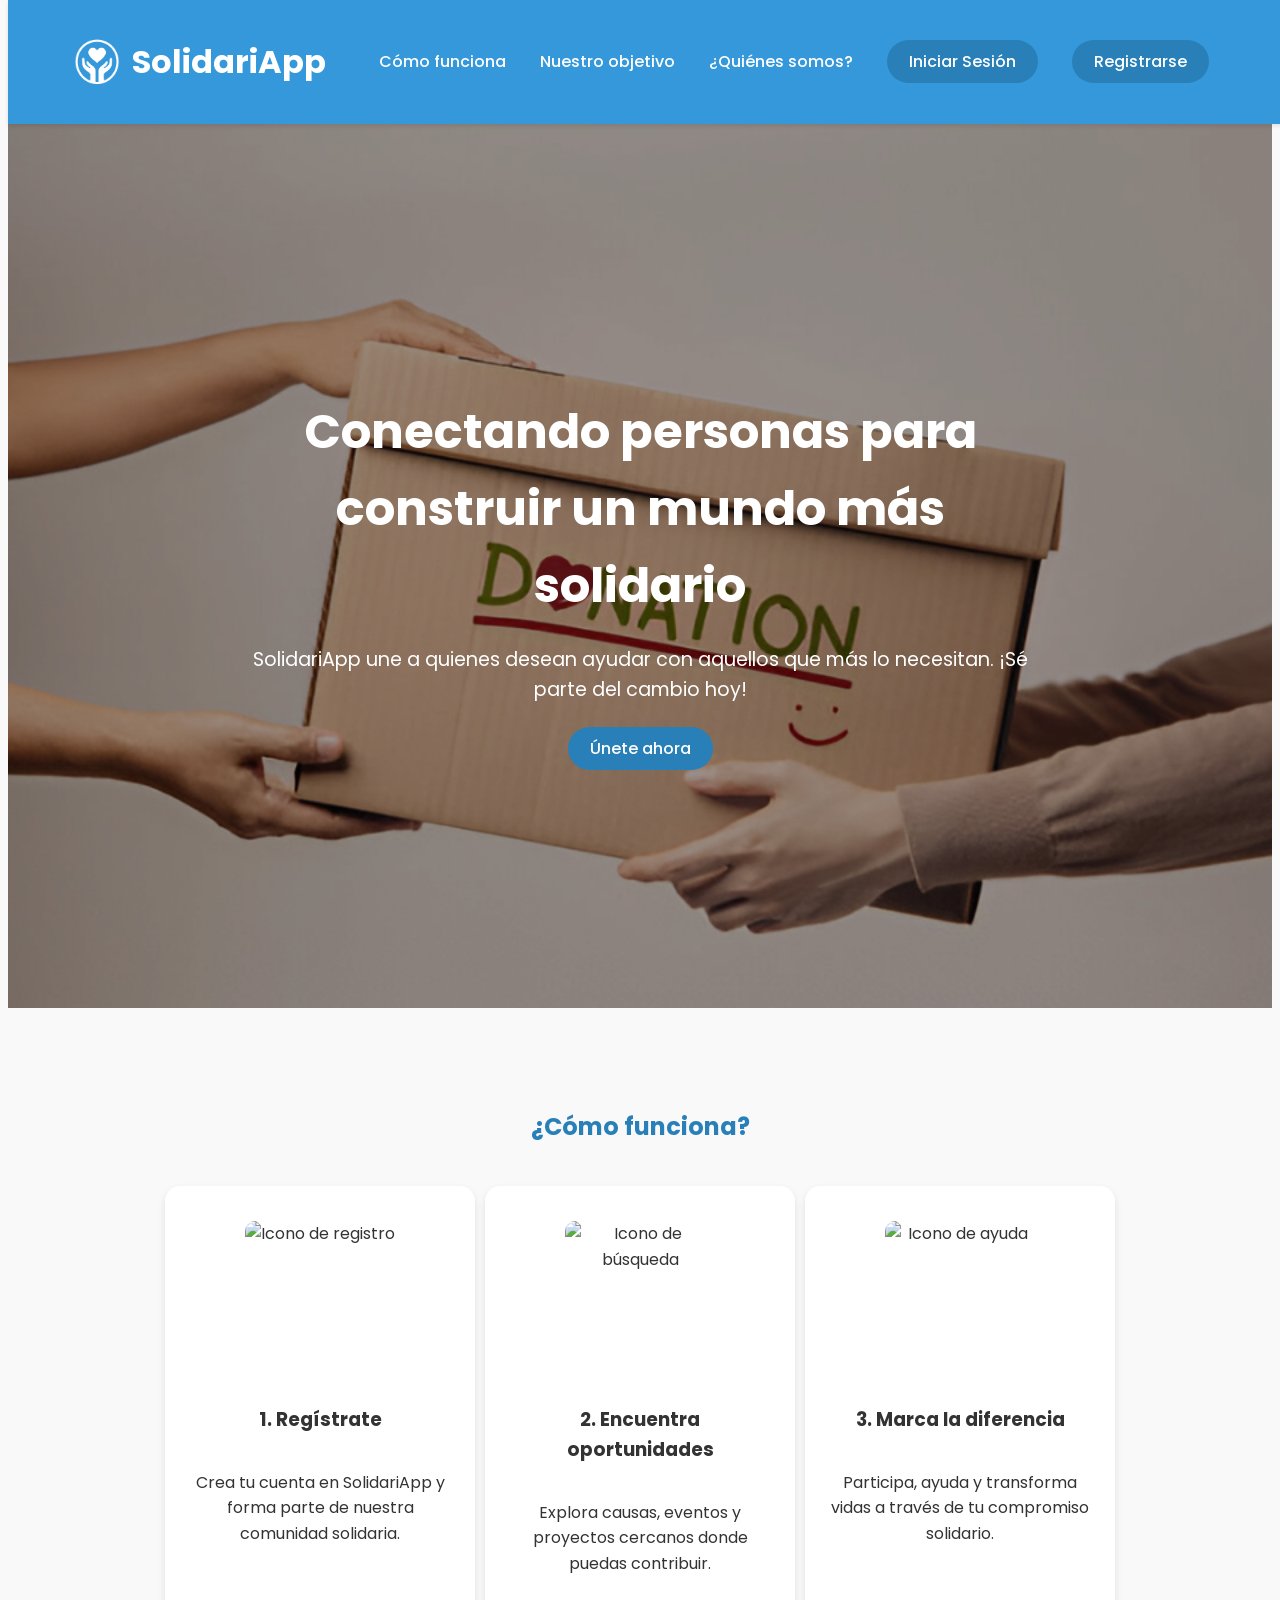
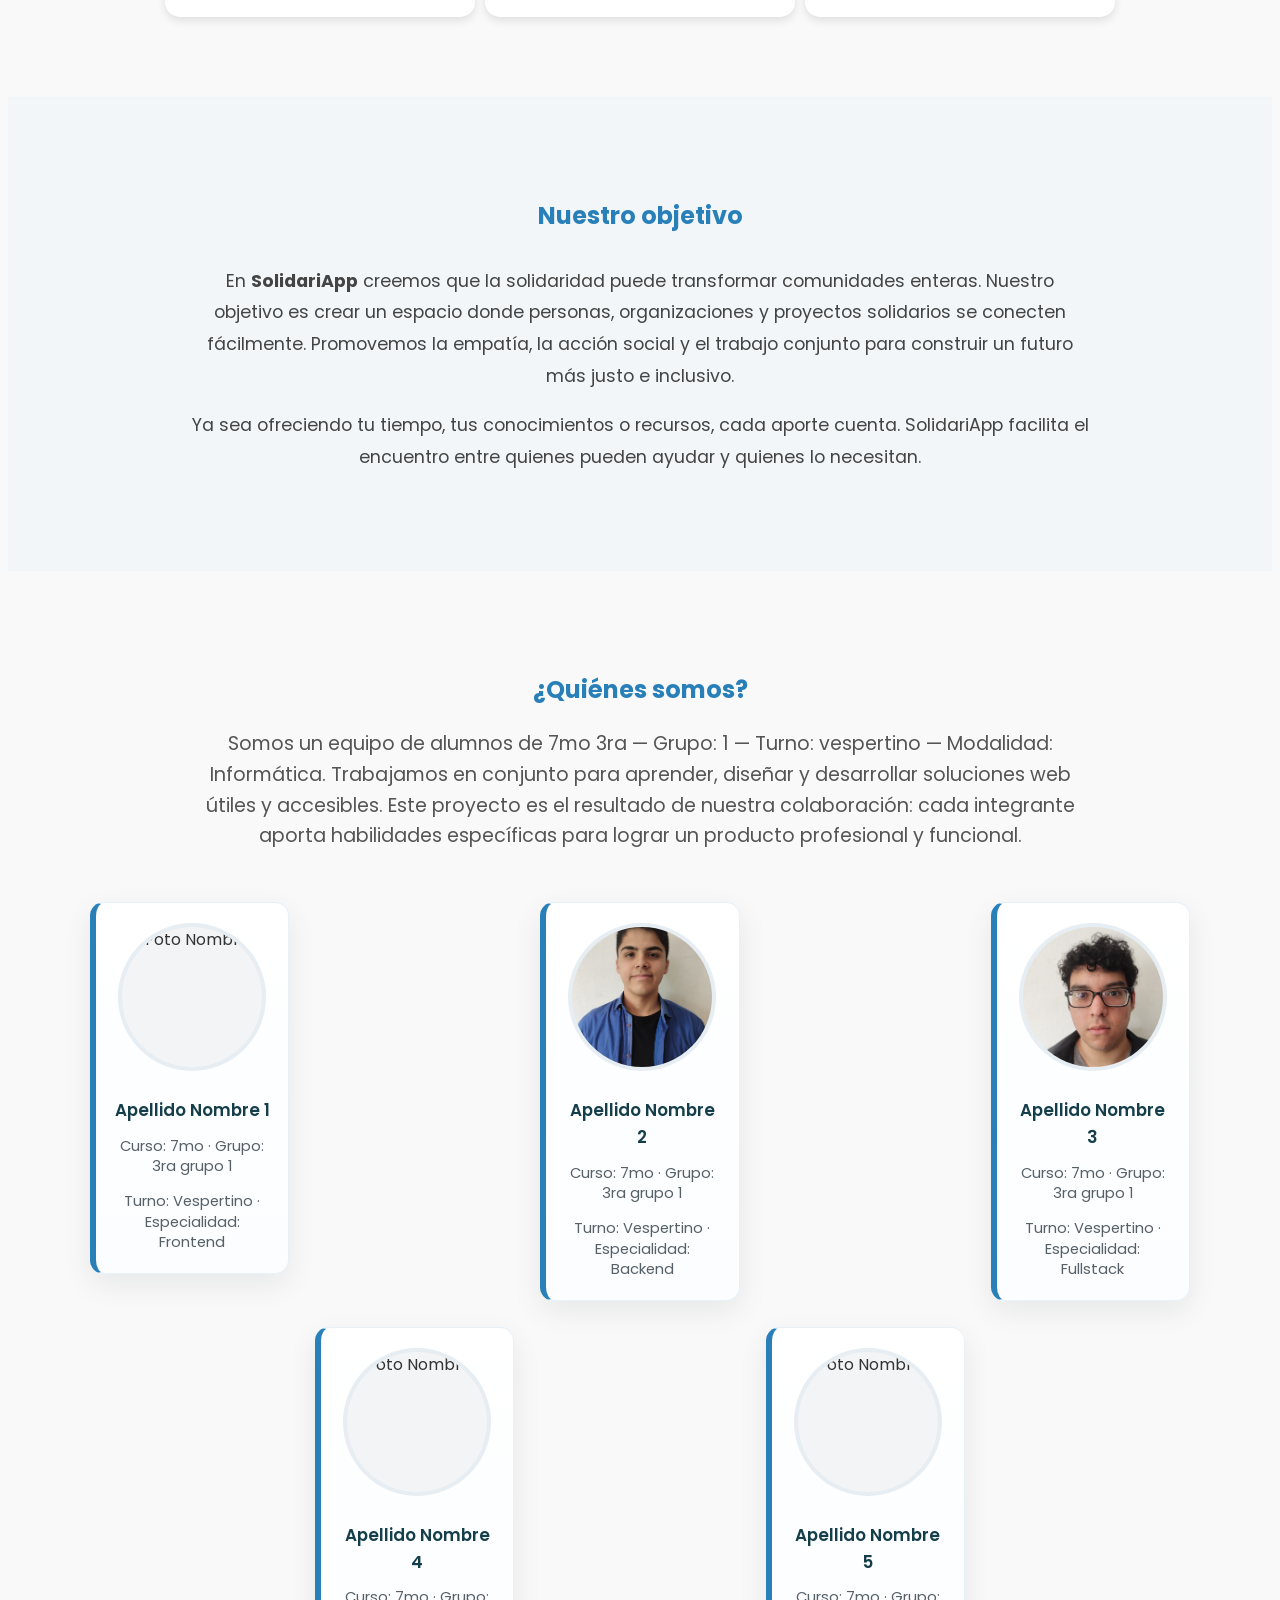
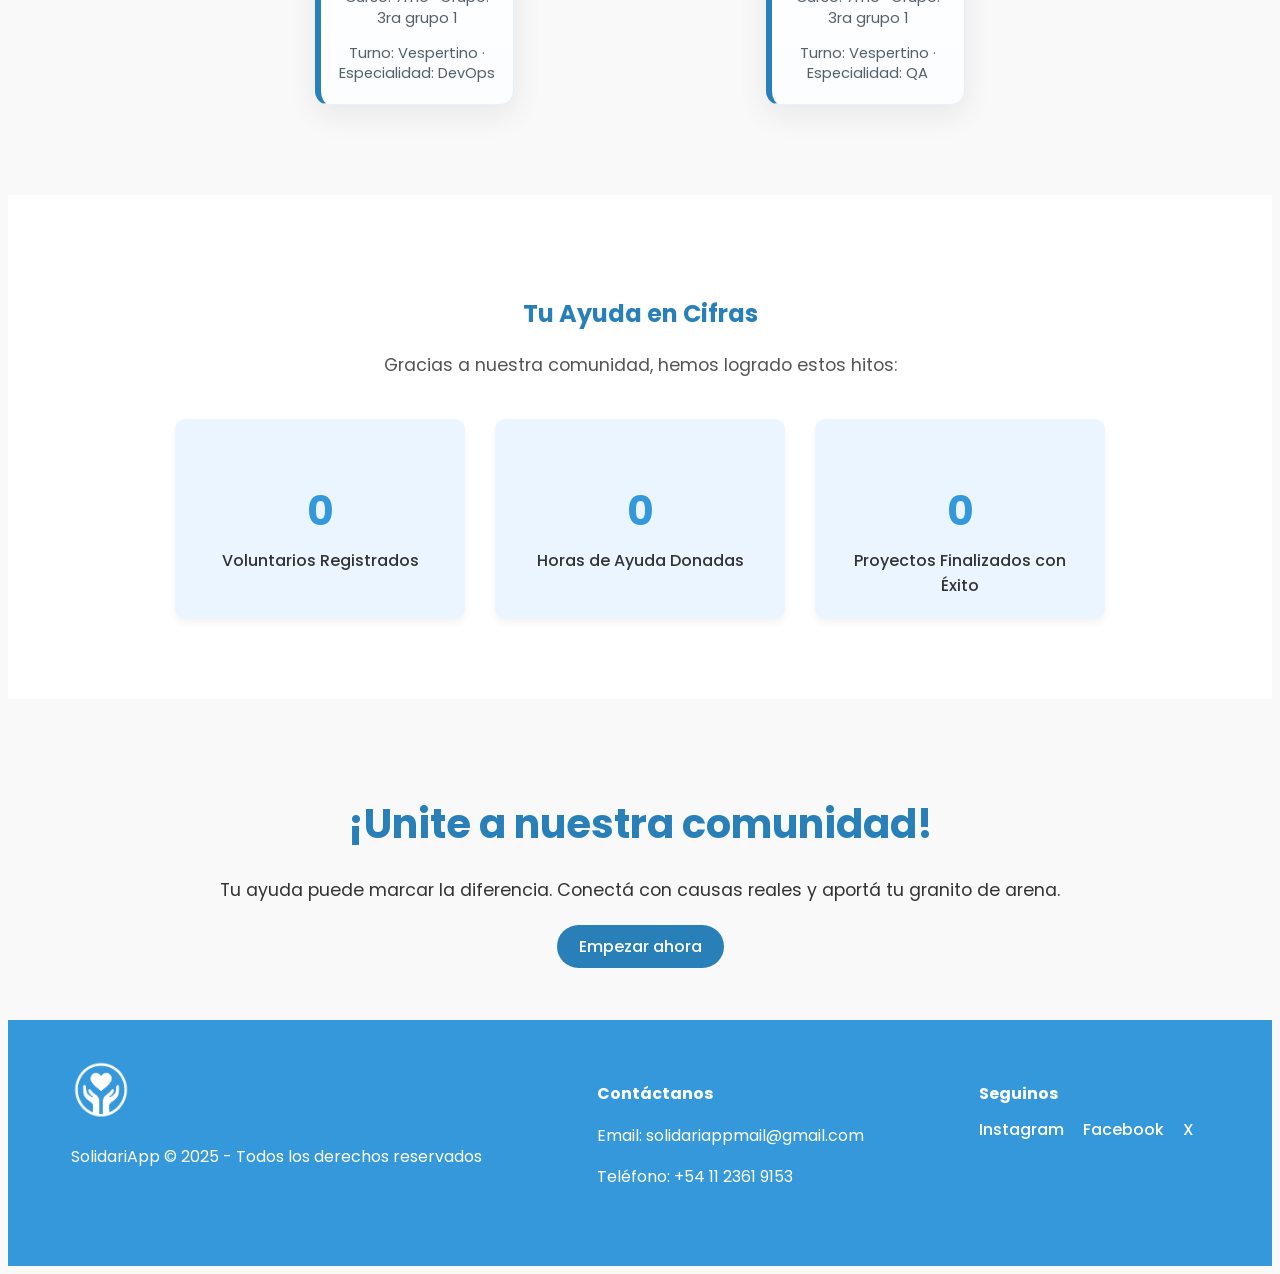
==== index/index.html @ a8c5216e "SolidariApp v6.0" ====
<!DOCTYPE html>
<html lang="es">
<head>
  <meta charset="UTF-8">
  <meta name="viewport" content="width=device-width, initial-scale=1.0">
  <title>SolidariApp - Conectando Solidaridad</title>
  <link rel="stylesheet" href="style.css?v=3">
  <link href="https://fonts.googleapis.com/css2?family=Poppins:wght@400;500;600&display=swap" rel="stylesheet">
  <script src="https://kit.fontawesome.com/a2b3cfa0c4.js" crossorigin="anonymous"></script>
  <meta http-equiv="Cache-Control" content="no-cache, no-store, must-revalidate">
  <meta http-equiv="Pragma" content="no-cache">
  <meta http-equiv="Expires" content="0">
</head>
<body>

  <header>
    <div class="nav-container">
      <div class="logo">
        <img src="./img/logo_header.png" alt="Logo SolidariApp">
        <h1>SolidariApp</h1>
      </div>
      <nav>
        <a href="#como-funciona">Cómo funciona</a>
        <a href="#objetivo">Nuestro objetivo</a>
        <a href="#quienes-somos">¿Quiénes somos?</a>
        <a href="../login/login.html" class="btn">Iniciar Sesión</a>
        <a href="../registro/registro.html" class="btn">Registrarse</a>
      </nav>
    </div>
  </header>

  <div class="main-content"> 
    
    <section class="hero">
      <div class="hero-overlay"></div>
      <div class="hero-content">
        <h1>Conectando personas para construir un mundo más solidario</h1>
        <p>SolidariApp une a quienes desean ayudar con aquellos que más lo necesitan.  
        ¡Sé parte del cambio hoy!</p>
        <a href="../registro/registro.html" class="btn">Únete ahora</a>
      </div>
    </section>

    <section id="como-funciona" class="how-it-works">
      <h2>¿Cómo funciona?</h2>
      <div class="steps">
        <div class="step">
          <div class="icon"><i class="fas fa-user-plus"></i></div>
          <img src="https://cdn-icons-png.flaticon.com/512/1698/1698572.png" alt="Icono de registro" class="step-img">
          <h3>1. Regístrate</h3>
          <p>Crea tu cuenta en SolidariApp y forma parte de nuestra comunidad solidaria.</p>
        </div>
        <div class="step">
          <div class="icon"><i class="fas fa-hands-helping"></i></div>
          <img src="https://cdn-icons-png.flaticon.com/512/3176/3176238.png" alt="Icono de búsqueda" class="step-img">
          <h3>2. Encuentra oportunidades</h3>
          <p>Explora causas, eventos y proyectos cercanos donde puedas contribuir.</p>
        </div>
        <div class="step">
          <div class="icon"><i class="fa-solid fa-handshake-angle"></i></div>
          <img src="https://cdn-icons-png.freepik.com/512/3347/3347661.png" alt="Icono de ayuda" class="step-img">
          <h3>3. Marca la diferencia</h3>
          <p>Participa, ayuda y transforma vidas a través de tu compromiso solidario.</p>
        </div>
      </div>
    </section>

    <section id="objetivo" class="goal">
      <h2>Nuestro objetivo</h2>
      <div class="goal-content">
        <p>
          En <strong>SolidariApp</strong> creemos que la solidaridad puede transformar comunidades enteras.  
          Nuestro objetivo es crear un espacio donde personas, organizaciones y proyectos solidarios se conecten fácilmente.  
          Promovemos la empatía, la acción social y el trabajo conjunto para construir un futuro más justo e inclusivo.
        </p>
        <p>
          Ya sea ofreciendo tu tiempo, tus conocimientos o recursos, cada aporte cuenta.  
          SolidariApp facilita el encuentro entre quienes pueden ayudar y quienes lo necesitan.
        </p>
      </div>
    </section>

    <section id="quienes-somos" class="about-us">
      <h2>¿Quiénes somos?</h2>
      <p class="about-lead">Somos un equipo de alumnos de 7mo 3ra — Grupo: 1 — Turno: vespertino — Modalidad: Informática. Trabajamos en conjunto para aprender, diseñar y desarrollar soluciones web útiles y accesibles. Este proyecto es el resultado de nuestra colaboración: cada integrante aporta habilidades específicas para lograr un producto profesional y funcional.</p>

      <div class="team-cards">
        <!-- Tarjeta 1 -->
        <article class="card">
          <img src="img_integrantes/user1.png" alt="Foto Nombre1" loading="lazy">
          <h3>Apellido Nombre 1</h3>
          <p class="meta">Curso: 7mo · Grupo: 3ra grupo 1</p>
          <p class="meta">Turno: Vespertino · Especialidad: Frontend</p>
        </article>

        <!-- Tarjeta 2 -->
        <article class="card">
          <img src="img_integrantes/user2.png" alt="Foto Nombre2" loading="lazy">
          <h3>Apellido Nombre 2</h3>
          <p class="meta">Curso: 7mo · Grupo: 3ra grupo 1</p>
          <p class="meta">Turno: Vespertino · Especialidad: Backend</p>
        </article>

        <!-- Tarjeta 3 -->
        <article class="card">
          <img src="img_integrantes/user3.png" alt="Foto Nombre3" loading="lazy">
          <h3>Apellido Nombre 3</h3>
          <p class="meta">Curso: 7mo · Grupo: 3ra grupo 1</p>
          <p class="meta">Turno: Vespertino · Especialidad: Fullstack</p>
        </article>

        <!-- Tarjeta 4 -->
        <article class="card">
          <img src="img_integrantes/user4.png" alt="Foto Nombre4" loading="lazy">
          <h3>Apellido Nombre 4</h3>
          <p class="meta">Curso: 7mo · Grupo: 3ra grupo 1</p>
          <p class="meta">Turno: Vespertino · Especialidad: DevOps</p>
        </article>

        <!-- Tarjeta 5 -->
        <article class="card">
          <img src="img_integrantes/user5.png" alt="Foto Nombre5" loading="lazy">
          <h3>Apellido Nombre 5</h3>
          <p class="meta">Curso: 7mo · Grupo: 3ra grupo 1</p>
          <p class="meta">Turno: Vespertino · Especialidad: QA</p>
        </article>
      </div>
    </section>

    <section id="cifras" class="stats">
      <h2>Tu Ayuda en Cifras</h2>
      <p>Gracias a nuestra comunidad, hemos logrado estos hitos:</p>
      <div class="stats-container">
        <div class="stat-block">
          <h3>0</h3>
          <p>Voluntarios Registrados</p>
        </div>
        <div class="stat-block">
          <h3>0</h3>
          <p>Horas de Ayuda Donadas</p>
        </div>
        <div class="stat-block">
          <h3>0</h3>
          <p>Proyectos Finalizados con Éxito</p>
        </div>
      </div>
    </section>

    <section class="cta">
      <h2>¡Unite a nuestra comunidad!</h2>
      <p>Tu ayuda puede marcar la diferencia. Conectá con causas reales y aportá tu granito de arena.</p>
      <a href="#" class="btn">Empezar ahora</a>
    </section>

  </div> 
  
  <footer id="contacto">
    <div class="footer-container">
      <div class="footer-info">
        <img src="./img/logo_header.png" alt="SolidariApp logo" class="footer-logo">
        <p>SolidariApp © 2025 - Todos los derechos reservados</p>
      </div>
      <div class="footer-contact">
        <h4>Contáctanos</h4>
        <p>Email: solidariappmail@gmail.com</p>
        <p>Teléfono: +54 11 2361 9153</p>
      </div>
      <div class="footer-social">
        <h4>Seguinos</h4>
        <a href="#">Instagram</a>
        <a href="#">Facebook</a>
        <a href="#">X</a>
      </div>
    </div>
  </footer>

  <!-- pequeño script de diagnóstico: mira la consola para ver si style.css se cargó -->
  <script>
    (function(){
      var found = Array.from(document.styleSheets).some(function(s){
        return s.href && s.href.indexOf('style.css') !== -1;
      });
      if (!found) console.warn('DEBUG: style.css NO fue detectado entre document.styleSheets. Revisa la ruta y Network tab.');
      else console.info('DEBUG: style.css cargado (comprueba cambios visibles). Si no ves cambios, presiona Ctrl+F5 para recargar forzadamente.');
    })();
  </script>

</body>
</html>
---- index/style.css ----
cas/* Reset y básicos */
* {
  margin: 0;
  padding: 0;
  box-sizing: border-box;
}
body {
  font-family: 'Poppins', sans-serif;
  color: #333;
  line-height: 1.6;
  background-color: #f9f9f9;
}
a {
  text-decoration: none;
  color: inherit;
}

/* Animación de entrada para el contenido principal */
/* Esto hace que el contenido aparezca suavemente después del header */
.main-content {
  animation: fadeInDownContent 1.5s ease-out 0.5s forwards; 
  opacity: 0; /* Oculto inicialmente */
  padding-top: 100px; /* evita que el header fijo tape las secciones al navegar por anclas */
}

/* Botones comunes */
.btn {
  background-color: #2980B9;
  color: white;
  padding: 10px 22px;
  border: none;
  border-radius: 25px;
  font-weight: 500;
  cursor: pointer;
  transition: background-color 0.3s ease, transform 0.2s ease;
}
.btn:hover {
  background-color: #21618C;
  transform: scale(1.05);
}

/* Header */
header {
  position: fixed;
  top: 0;
  width: 100%;
  background-color: #3498DB;
  color: white;
  padding: 15px 0;
  z-index: 1000;
  box-shadow: 0 2px 4px rgba(0,0,0,0.1);
  /* Animación para el header al cargar */
  animation: slideInDown 0.8s ease-out; 
}
.nav-container {
  display: flex;
  align-items: center;
  justify-content: space-between;
  width: 90%;
  max-width: 1200px;
  margin: auto;
}
.logo {
  display: flex;
  align-items: center;
  gap: 10px;
}
.logo img {
  width: 50px;
  height: 50px;
}
nav a {
  margin: 0 15px;
  font-weight: 500;
  color: white;
  transition: color 0.3s;
}
nav a:hover {
  color: #f2f2f2;
}
nav .btn {
  margin-left: 15px;
}

/* Hero */
.hero {
  height: 100vh;
  /* Ruta con comillas para evitar problemas por espacios/escapes */
  background: url("./img/WhatsApp Image 2025-10-05 at 20.29.48.jpg") center/cover no-repeat;
  position: relative;
  display: flex;
  align-items: center;
  justify-content: center;
  color: white;
  text-align: center;
  /* color fallback si la imagen no carga */
  background-color: #2b8ac6;
}
.hero-overlay {
  position: absolute;
  top: 0; left: 0; right: 0; bottom: 0;
  background-color: rgba(0,0,0,0.4);
}
.hero-content {
  position: relative;
  z-index: 1;
  max-width: 800px;
}
.hero-content h1 {
  font-size: 3rem;
  margin-bottom: 20px;
  color: #fff;
}
.hero-content p {
  font-size: 1.2rem;
  margin-bottom: 30px;
}

/* Cómo funciona */
.how-it-works {
  padding: 80px 0;
}
.how-it-works h2 {
  text-align: center;
  margin-bottom: 40px;
  color: #2980B9;
}
.steps {
  display: flex;
  justify-content: center;
  flex-wrap: wrap;
  gap: 10px;
}
.step {
  background: #fff;
  border-radius: 15px;
  padding: 25px;
  text-align: center;
  width: 260px;
  box-shadow: 0 4px 8px rgba(0,0,0,0.1);
  transition: transform 0.3s;
  display: flex; 
  flex-direction: column;
  align-items: center;
}
.step:hover {
  transform: translateY(-10px);
}
.step .icon {
  font-size: 3rem;
  margin-bottom: 10px;
  color: #2980B9;
}
/* Estilos para las nuevas imágenes de los pasos */
.step-img {
  width: 100%;
  max-width: 150px; /* Tamaño máximo para las imágenes de los pasos */
  height: 150px; /* Altura fija para mantener la uniformidad */
  border-radius: 10px;
  margin-bottom: 15px;
  object-fit: contain; 
  aspect-ratio: 1/1; 
}

/* Nuestro objetivo */
.goal {
  padding: 80px 0;
  background-color: #f2f6f9;
  text-align: center;
}
.goal h2 {
  color: #2980B9;
  margin-bottom: 30px;
}
.goal-content {
  max-width: 900px;
  margin: auto;
  font-size: 1.1rem;
  line-height: 1.8;
  color: #444;
  animation: fadeInUp 1.5s ease;
}
.goal img {
  width: 100%;
  max-width: 600px;
  margin-top: 40px;
  border-radius: 15px;
  box-shadow: 0 4px 10px rgba(0,0,0,0.1);
  animation: fadeIn 2s ease;
}

/* Sección NUEVA: Tu Ayuda en Cifras (Stats) */
.stats {
    padding: 80px 0;
    text-align: center;
    background-color: #fff;
}
.stats h2 {
    color: #2980B9;
    margin-bottom: 15px;
}
.stats p {
    font-size: 1.1rem;
    margin-bottom: 40px;
    color: #555;
}
.stats-container {
    display: flex;
    justify-content: center;
    gap: 30px;
    flex-wrap: wrap;
    max-width: 1000px;
    margin: auto;
}
.stat-block {
    padding: 20px;
    background: #eaf5ff;
    border-radius: 10px;
    width: 250px;
    box-shadow: 0 4px 8px rgba(0,0,0,0.05);
}
.stat-block h3 {
    font-size: 2.5rem;
    color: #3498DB;
    margin-bottom: 5px;
}
.stat-block p {
    font-size: 1rem;
    font-weight: 500;
    margin: 0;
    color: #333;
}
/* FIN Sección NUEVA: Tu Ayuda en Cifras */

/* Sección NUEVA: ¿Quiénes somos? */
.about-us {
  padding: 80px 0;
  text-align: center;
  background-color: #f9f9f9;
  max-width: 1200px;
  margin: 0 auto;
}
.about-us h2 {
  color: #2980B9;
  margin-bottom: 20px;
}
.about-us p {
  font-size: 1.2rem;
  margin-bottom: 40px;
  color: #555;
}
.about-lead {
  max-width: 900px;
  margin: 0 auto 30px;
  font-size: 1.15rem;
  color: #444;
}
.team-cards {
  display: grid;
  grid-template-columns: repeat(5, minmax(160px, 1fr));
  gap: 26px;
  align-items: start;
  justify-items: center;
  max-width: 1100px;
  margin: 0 auto;
  grid-auto-rows: auto;
  padding: 10px; /* espacio extra alrededor de la grid */
}

/* Posicionamiento explícito para lograr la pirámide invertida */
.team-cards .card:nth-child(1) { grid-column: 1; }
.team-cards .card:nth-child(2) { grid-column: 3; }
.team-cards .card:nth-child(3) { grid-column: 5; }
.team-cards .card:nth-child(4) { grid-column: 2; }
.team-cards .card:nth-child(5) { grid-column: 4; }

/* Tarjeta: apariencia tipo card (mejor contraste y borde distintivo) */
.team-cards .card {
  background: linear-gradient(180deg, #ffffff 0%, #fbfdff 100%);
  border: 1px solid rgba(41,128,185,0.10);
  border-left: 6px solid #2980B9; /* acento distintivo del tema */
  padding: 20px 18px;
  border-radius: 14px;
  box-shadow: 0 10px 30px rgba(14, 30, 37, 0.08);
  transition: transform 0.25s ease, box-shadow 0.25s ease, border-color 0.2s ease;
  display: flex;
  flex-direction: column;
  align-items: center;
  gap: 8px;
}

/* Hover sutil (refuerzo del borde y sombra) */
.team-cards .card:hover {
  transform: translateY(-8px);
  box-shadow: 0 18px 40px rgba(14, 30, 37, 0.12);
  border-color: rgba(41,128,185,0.18);
}

/* Estado de foco para accesibilidad (teclado) */
.team-cards .card:focus-within,
.team-cards .card:focus {
  outline: 3px solid rgba(41,128,185,0.08);
  outline-offset: 6px;
}

/* Foto avatar: redonda y centrada */
.team-cards .card img {
  width: 140px;
  height: 140px;
  object-fit: cover;
  border-radius: 50%;
  display: block;
  margin: 0 auto 12px auto;
  border: 4px solid rgba(41,128,185,0.06); /* marco sutil */
  background-color: #f2f4f6; /* fallback si imagen tarda en cargar */
}

/* Encabezado y meta dentro de la card */
.team-cards .card h3 {
  font-size: 1.05rem;
  margin: 6px 0 4px 0;
  color: #153e4b; /* más contraste */
  font-weight: 600;
}
.team-cards .card .meta {
  font-size: 0.92rem;
  color: #556067;
  line-height: 1.4;
  margin: 0;
}

/* pequeño espaciado extra para las líneas de meta */
.team-cards .card .meta + .meta {
  margin-top: 6px;
}

/* Ajustes responsive */
@media (max-width: 1000px) {
  .team-cards {
    grid-template-columns: repeat(2, minmax(220px, 1fr));
  }
  .team-cards .card {
    max-width: 320px;
  }
  .team-cards .card img {
    width: 120px;
    height: 120px;
  }
}

@media (max-width: 600px) {
  .team-cards {
    grid-template-columns: 1fr;
    gap: 18px;
  }
  .team-cards .card {
    max-width: 420px;
    padding: 18px;
  }
  .team-cards .card img {
    width: 100px;
    height: 100px;
  }
}

.about-note {
  margin-top: 18px;
  font-size: 0.9rem;
  color: #888;
}

/* Animaciones */
@keyframes fadeInUp {
  0% { opacity: 0; transform: translateY(40px); }
  100% { opacity: 1; transform: translateY(0); }
}
@keyframes fadeIn {
  0% { opacity: 0; }
  100% { opacity: 1; }
}

/* Nuevas animaciones de entrada */
@keyframes slideInDown {
  0% { transform: translateY(-100%); opacity: 0; }
  100% { transform: translateY(0); opacity: 1; }
}
@keyframes fadeInDownContent {
  0% { opacity: 0; transform: translateY(20px); }
  100% { opacity: 1; transform: translateY(0); }
}

/* La sección 'Galería' y su 'images-grid' han sido eliminadas de este CSS */

/* CTA final */
.cta {
  padding: 60px 0;
  text-align: center;
}
.cta h2 {
  font-size: 2.5rem;
  color: #2980B9;
  margin-bottom: 20px;
}
.cta p {
  font-size: 1.1rem;
  margin-bottom: 30px;
}

/* Footer */
footer {
  background-color: #3498DB;
  color: white;
  padding: 40px 0;
}
.footer-container {
  display: flex;
  justify-content: space-between;
  flex-wrap: wrap;
  width: 90%;
  max-width: 1200px;
  margin: auto;
}
.footer-info, .footer-contact, .footer-social {
  margin-bottom: 20px;
}
.footer-logo {
  width: 60px;
  height: 60px;
}
.footer-contact h4, .footer-social h4 {
  margin-bottom: 10px;
}
.footer-social a {
  display: inline-block;
  margin-right: 15px;
  color: white;
  font-weight: 500;
  transition: opacity 0.3s;
}
.footer-social a:hover {
  opacity: 0.8;
}

/* Responsive */
@media (max-width: 768px) {
  nav a:not(.btn) {
    display: none;
  }
  .nav-container {
    justify-content: space-between;
  }
  .steps {
    flex-direction: column;
    align-items: center;
  }
  .goal-content {
    padding: 0 20px;
  }
  .footer-container {
    flex-direction: column;
    align-items: center;
    text-align: center;
  }
  /* Ajuste para que las cifras se apilen en móviles */
  .stats-container {
    flex-direction: column;
    align-items: center;
  }
  .stat-block {
    width: 80%; /* Ocupa más espacio en el móvil */
    margin-bottom: 15px;
  }
}

/* Hago que el scroll a secciones deje un margen visible debajo del header */
section, .about-us, .how-it-works, .goal, .stats, .cta {
  scroll-margin-top: 140px; /* aumentado desde 110px */
}

/* Suavizado de scroll al navegar por anclas */
html {
  scroll-behavior: smooth;
}
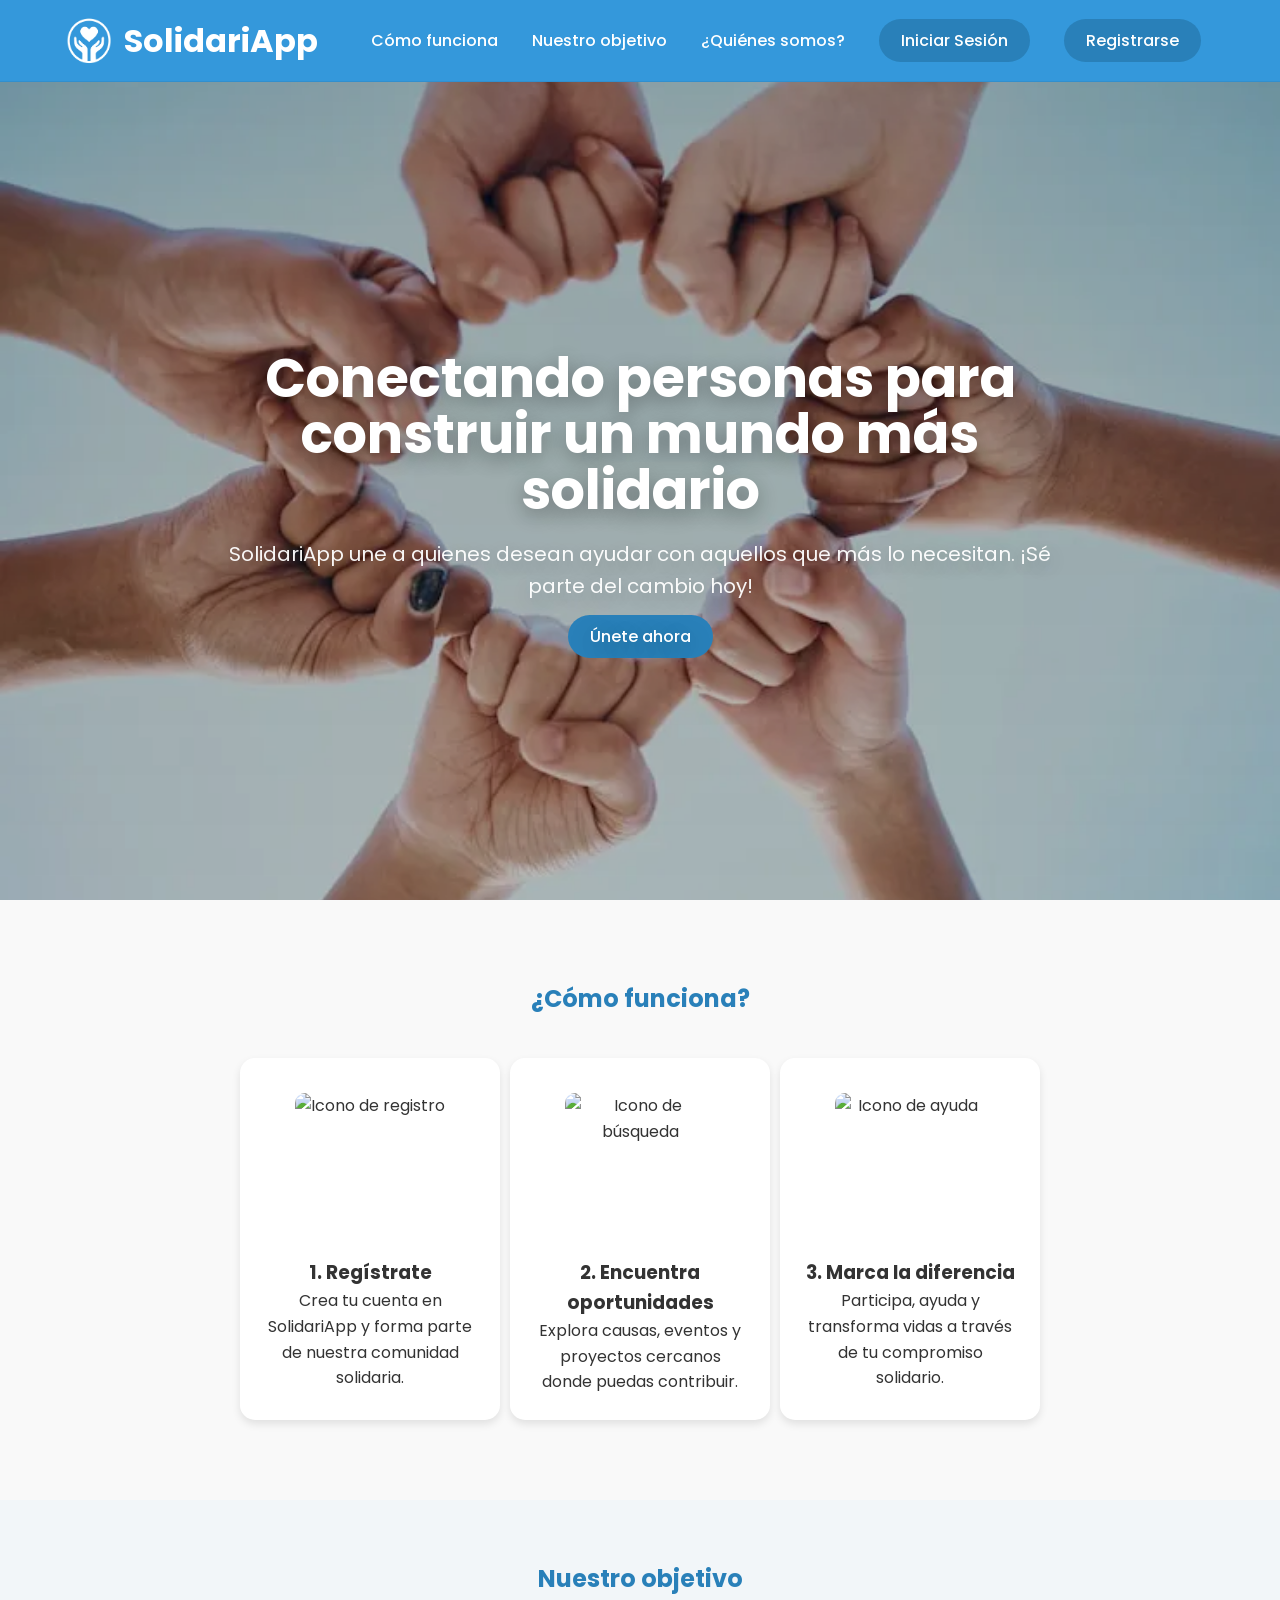
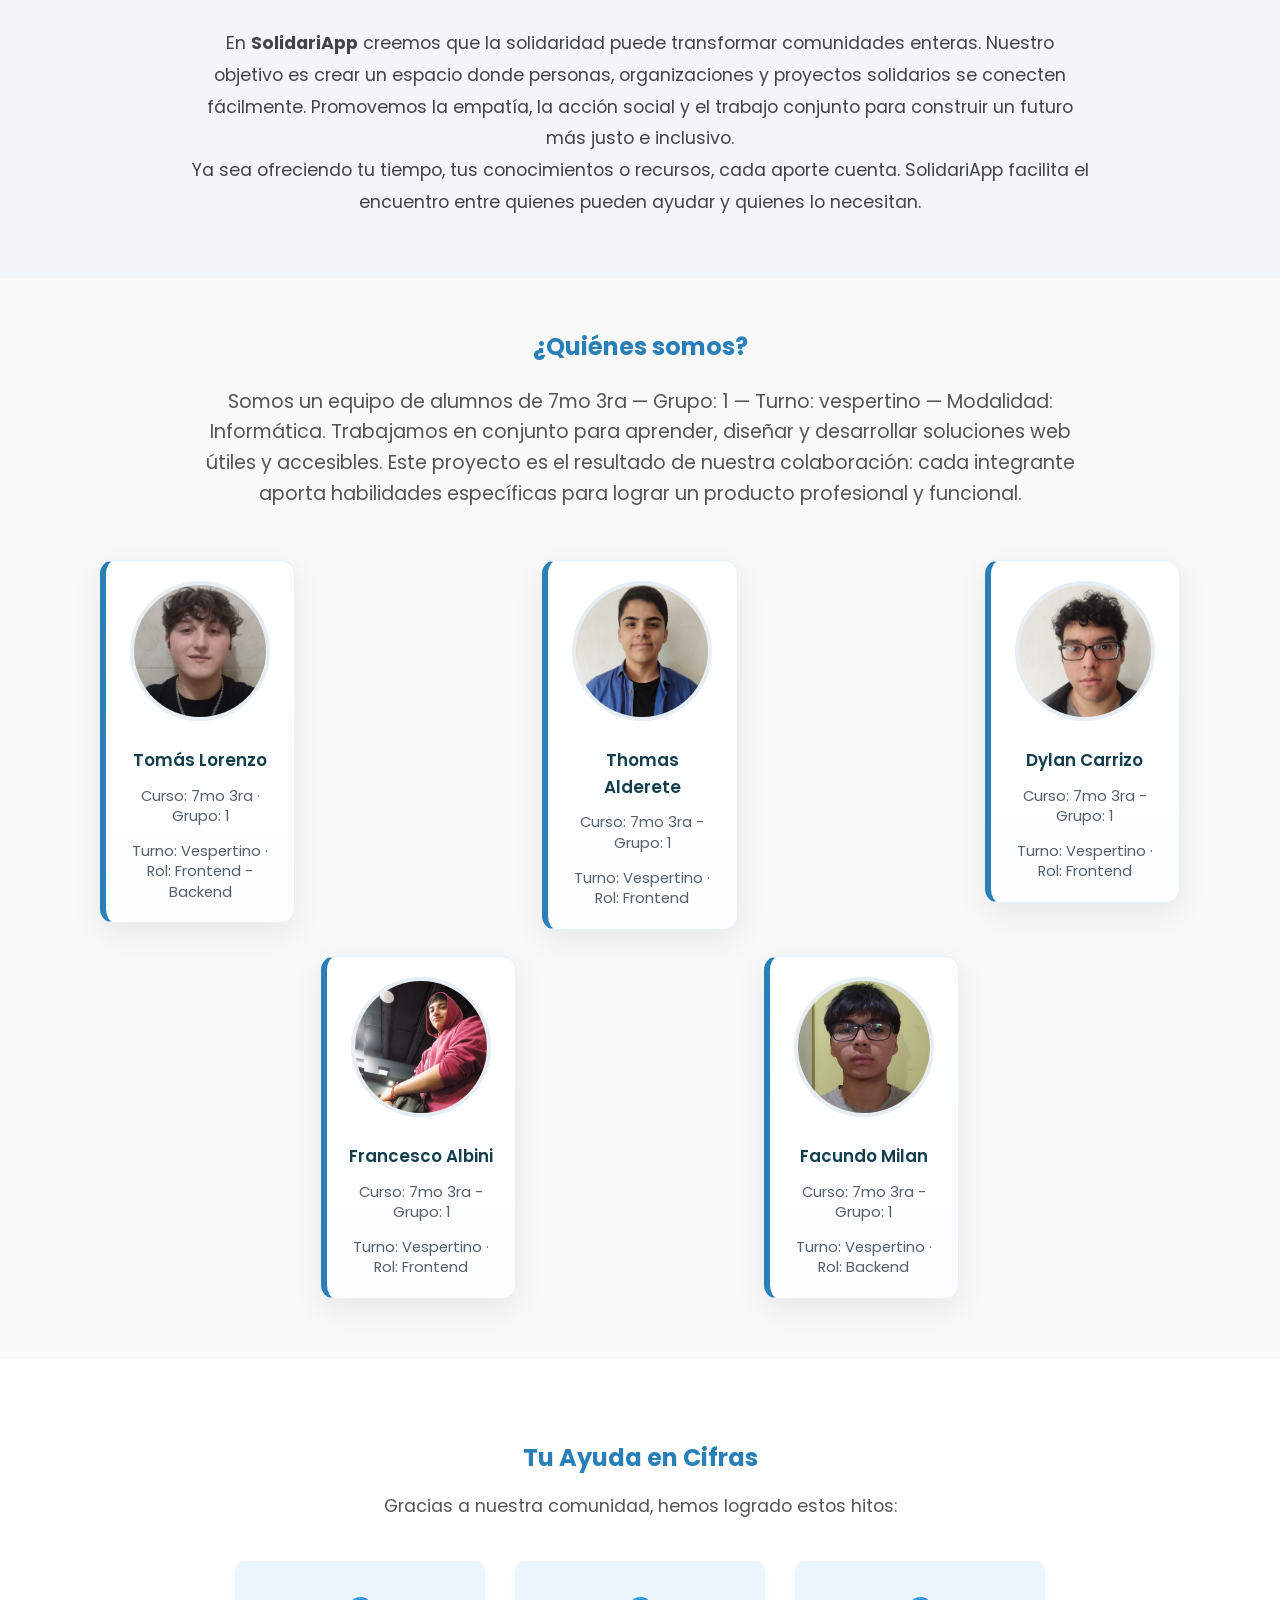
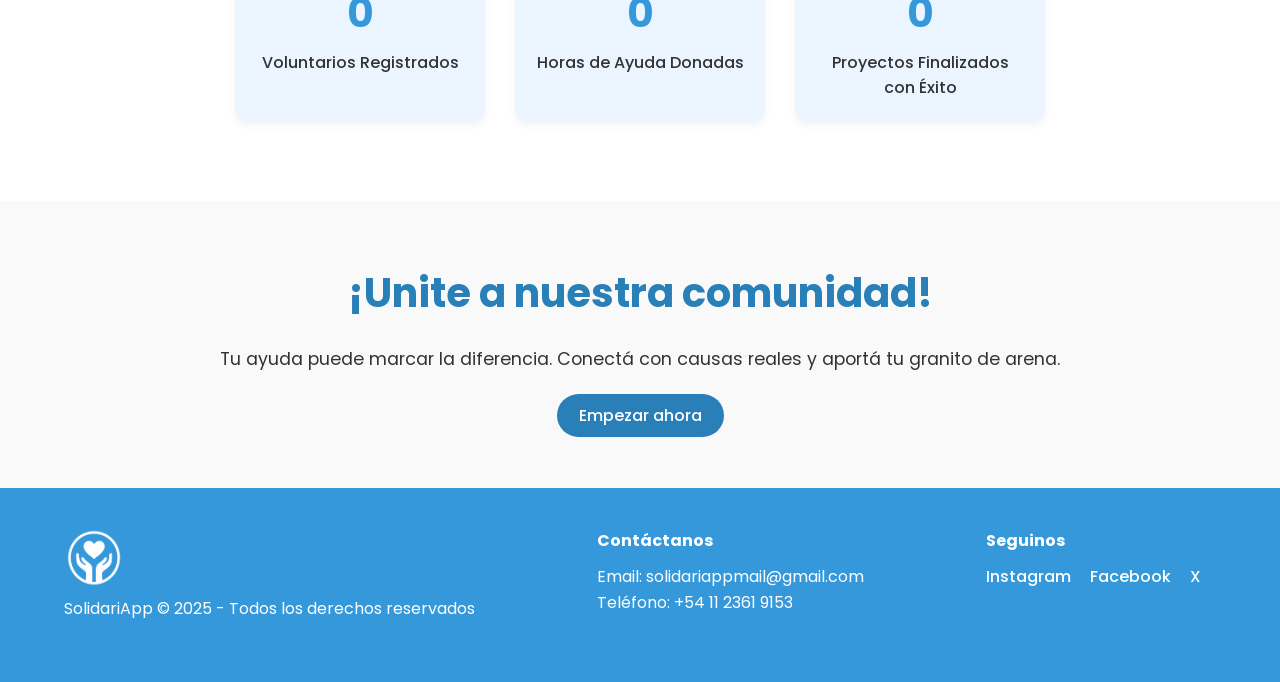
==== commit 9fbc2cb4: "SolidariApp v7.0" ====
--- a/index/index.html
+++ b/index/index.html
@@ -4,7 +4,7 @@
   <meta charset="UTF-8">
   <meta name="viewport" content="width=device-width, initial-scale=1.0">
   <title>SolidariApp - Conectando Solidaridad</title>
-  <link rel="stylesheet" href="style.css?v=3">
+  <link rel="stylesheet" href="style.css?v=4">
   <link href="https://fonts.googleapis.com/css2?family=Poppins:wght@400;500;600&display=swap" rel="stylesheet">
   <script src="https://kit.fontawesome.com/a2b3cfa0c4.js" crossorigin="anonymous"></script>
   <meta http-equiv="Cache-Control" content="no-cache, no-store, must-revalidate">
@@ -32,6 +32,7 @@
   <div class="main-content"> 
     
     <section class="hero">
+      <img src="./img/fondo-hero.jpg" alt="Fondo SolidariApp" class="hero-bg" loading="lazy">
       <div class="hero-overlay"></div>
       <div class="hero-content">
         <h1>Conectando personas para construir un mundo más solidario</h1>
@@ -88,41 +89,41 @@
         <!-- Tarjeta 1 -->
         <article class="card">
           <img src="img_integrantes/user1.png" alt="Foto Nombre1" loading="lazy">
-          <h3>Apellido Nombre 1</h3>
-          <p class="meta">Curso: 7mo · Grupo: 3ra grupo 1</p>
-          <p class="meta">Turno: Vespertino · Especialidad: Frontend</p>
+          <h3>Tomás Lorenzo</h3>
+          <p class="meta">Curso: 7mo 3ra · Grupo: 1</p>
+          <p class="meta">Turno: Vespertino · Rol: Frontend - Backend</p>
         </article>
 
         <!-- Tarjeta 2 -->
         <article class="card">
           <img src="img_integrantes/user2.png" alt="Foto Nombre2" loading="lazy">
-          <h3>Apellido Nombre 2</h3>
-          <p class="meta">Curso: 7mo · Grupo: 3ra grupo 1</p>
-          <p class="meta">Turno: Vespertino · Especialidad: Backend</p>
+          <h3>Thomas Alderete</h3>
+          <p class="meta">Curso: 7mo 3ra - Grupo: 1</p>
+          <p class="meta">Turno: Vespertino · Rol: Frontend</p>
         </article>
 
         <!-- Tarjeta 3 -->
         <article class="card">
           <img src="img_integrantes/user3.png" alt="Foto Nombre3" loading="lazy">
-          <h3>Apellido Nombre 3</h3>
-          <p class="meta">Curso: 7mo · Grupo: 3ra grupo 1</p>
-          <p class="meta">Turno: Vespertino · Especialidad: Fullstack</p>
+          <h3>Dylan Carrizo</h3>
+          <p class="meta">Curso: 7mo 3ra - Grupo: 1</p>
+          <p class="meta">Turno: Vespertino · Rol: Frontend</p>
         </article>
 
         <!-- Tarjeta 4 -->
         <article class="card">
           <img src="img_integrantes/user4.png" alt="Foto Nombre4" loading="lazy">
-          <h3>Apellido Nombre 4</h3>
-          <p class="meta">Curso: 7mo · Grupo: 3ra grupo 1</p>
-          <p class="meta">Turno: Vespertino · Especialidad: DevOps</p>
+          <h3>Francesco Albini</h3>
+          <p class="meta">Curso: 7mo 3ra - Grupo: 1</p>
+          <p class="meta">Turno: Vespertino · Rol: Frontend</p>
         </article>
 
         <!-- Tarjeta 5 -->
         <article class="card">
           <img src="img_integrantes/user5.png" alt="Foto Nombre5" loading="lazy">
-          <h3>Apellido Nombre 5</h3>
-          <p class="meta">Curso: 7mo · Grupo: 3ra grupo 1</p>
-          <p class="meta">Turno: Vespertino · Especialidad: QA</p>
+          <h3>Facundo Milan</h3>
+          <p class="meta">Curso: 7mo 3ra - Grupo: 1</p>
+          <p class="meta">Turno: Vespertino · Rol: Backend</p>
         </article>
       </div>
     </section>
--- a/index/style.css
+++ b/index/style.css
@@ -1,8 +1,12 @@
-cas/* Reset y básicos */
+/* Reset y básicos */
 * {
   margin: 0;
   padding: 0;
   box-sizing: border-box;
+}
+html, body {
+  background-color: #f9f9f9; /* evita franjas blancas en los bordes del viewport */
+  overflow-x: hidden; /* evita que aparezcan pequeños "slivers" por desbordes */
 }
 body {
   font-family: 'Poppins', sans-serif;
@@ -10,6 +14,9 @@
   line-height: 1.6;
   background-color: #f9f9f9;
 }
+:root {
+  --header-offset: 100px; /* si ajustas el header, actualiza este valor */
+}
 a {
   text-decoration: none;
   color: inherit;
@@ -20,7 +27,7 @@
 .main-content {
   animation: fadeInDownContent 1.5s ease-out 0.5s forwards; 
   opacity: 0; /* Oculto inicialmente */
-  padding-top: 100px; /* evita que el header fijo tape las secciones al navegar por anclas */
+  padding-top: var(--header-offset); /* evita que el header fijo tape las secciones al navegar por anclas */
 }
 
 /* Botones comunes */
@@ -43,21 +50,25 @@
 header {
   position: fixed;
   top: 0;
+  left: 0;
+  right: 0;
   width: 100%;
   background-color: #3498DB;
   color: white;
   padding: 15px 0;
   z-index: 1000;
-  box-shadow: 0 2px 4px rgba(0,0,0,0.1);
-  /* Animación para el header al cargar */
+  /* quitar sombra fuerte y evitar línea blanca visible */
+  box-shadow: none;
+  border-bottom: 1px solid rgba(0,0,0,0.06);
   animation: slideInDown 0.8s ease-out; 
 }
 .nav-container {
   display: flex;
   align-items: center;
   justify-content: space-between;
-  width: 90%;
+  width: 100%;
   max-width: 1200px;
+  padding: 0 24px; /* importante: evita que el contenido quede pegado al borde */
   margin: auto;
 }
 .logo {
@@ -82,38 +93,72 @@
   margin-left: 15px;
 }
 
-/* Hero */
+/* Hero (ahora con <img class="hero-bg"> en el HTML) */
 .hero {
-  height: 100vh;
-  /* Ruta con comillas para evitar problemas por espacios/escapes */
-  background: url("./img/WhatsApp Image 2025-10-05 at 20.29.48.jpg") center/cover no-repeat;
   position: relative;
   display: flex;
   align-items: center;
   justify-content: center;
   color: white;
   text-align: center;
-  /* color fallback si la imagen no carga */
-  background-color: #2b8ac6;
-}
+  /* Antes: min-height: calc(100vh - var(--header-offset)); */
+  /* Cambio: hacemos que la hero llegue al top del viewport negando el padding de .main-content.
+     De esta forma la imagen queda detrás del header fijo y desaparece la franja blanca. */
+  margin-top: calc(-1 * var(--header-offset));
+  padding-top: var(--header-offset); /* mantiene contenido visible bajo el header */
+  min-height: 100vh; /* ocupa toda la altura del viewport */
+  overflow: hidden; /* evita franjas al redimensionar */
+  background-color: #2b8ac6; /* fallback mientras carga la img */
+}
+
+/* imagen de fondo como elemento para mejor control del recorte */
+.hero-bg {
+  display: block; /* evita blancos/espacios por comportamiento inline */
+  position: absolute;
+  top: 0;
+  left: 0;
+  width: 100%;
+  height: 100%;
+  object-fit: cover;         /* ocupa todo manteniendo proporción */
+  object-position: center center; /* centra la zona importante */
+  z-index: 0;
+  will-change: transform;
+  filter: saturate(0.98) contrast(1.02); /* ligeros ajustes para apariencia pro */
+}
+
+/* overlay (oscurece la imagen para legibilidad) */
 .hero-overlay {
   position: absolute;
   top: 0; left: 0; right: 0; bottom: 0;
-  background-color: rgba(0,0,0,0.4);
-}
+  background: linear-gradient(rgba(0,0,0,0.35), rgba(0,0,0,0.28));
+  z-index: 1;
+}
+
+/* contenido encima de la imagen */
 .hero-content {
   position: relative;
-  z-index: 1;
-  max-width: 800px;
+  z-index: 2;
+  max-width: 900px;
+  padding: 28px;
+  text-shadow: 0 6px 22px rgba(0,0,0,0.35);
 }
 .hero-content h1 {
-  font-size: 3rem;
-  margin-bottom: 20px;
+  font-size: clamp(2rem, 4.2vw, 3.4rem);
+  margin-bottom: 18px;
   color: #fff;
+  line-height: 1.05;
+  font-weight: 700;
 }
 .hero-content p {
-  font-size: 1.2rem;
-  margin-bottom: 30px;
+  font-size: clamp(1rem, 1.8vw, 1.25rem);
+  margin-bottom: 22px;
+  color: rgba(255,255,255,0.95);
+}
+
+/* pequeño ajuste para que el contenido no quede bajo el header en pantallas muy pequeñas */
+@media (max-width: 480px) {
+  :root { --header-offset: 80px; }
+  .hero-content { padding: 18px; }
 }
 
 /* Cómo funciona */
@@ -164,7 +209,7 @@
 
 /* Nuestro objetivo */
 .goal {
-  padding: 80px 0;
+  padding: 60px 0; /* un poco menos para suavizar el paso entre secciones */
   background-color: #f2f6f9;
   text-align: center;
 }
@@ -234,7 +279,7 @@
 
 /* Sección NUEVA: ¿Quiénes somos? */
 .about-us {
-  padding: 80px 0;
+  padding: 50px 0;
   text-align: center;
   background-color: #f9f9f9;
   max-width: 1200px;
@@ -265,6 +310,8 @@
   margin: 0 auto;
   grid-auto-rows: auto;
   padding: 10px; /* espacio extra alrededor de la grid */
+  /* evita que elementos se corten al reordenar */
+  word-break: break-word;
 }
 
 /* Posicionamiento explícito para lograr la pirámide invertida */
@@ -335,7 +382,21 @@
 }
 
 /* Ajustes responsive */
+@media (max-width: 1200px) {
+  :root { --header-offset: 96px; }
+  .team-cards {
+    grid-template-columns: repeat(3, 1fr);
+  }
+  /* reorganización para que la "pirámide" mantenga una lectura correcta */
+  .team-cards .card:nth-child(1) { grid-column: 2; }
+  .team-cards .card:nth-child(2) { grid-column: 1; }
+  .team-cards .card:nth-child(3) { grid-column: 3; }
+  .team-cards .card:nth-child(4) { grid-column: 2; }
+  .team-cards .card:nth-child(5) { grid-column: 2; }
+}
+
 @media (max-width: 1000px) {
+  :root { --header-offset: 88px; }
   .team-cards {
     grid-template-columns: repeat(2, minmax(220px, 1fr));
   }
@@ -346,9 +407,12 @@
     width: 120px;
     height: 120px;
   }
+  /* desactivar posicionamientos absolutos para evitar conflictos */
+  .team-cards .card { grid-column: auto !important; }
 }
 
 @media (max-width: 600px) {
+  :root { --header-offset: 84px; }
   .team-cards {
     grid-template-columns: 1fr;
     gap: 18px;
@@ -474,7 +538,7 @@
 
 /* Hago que el scroll a secciones deje un margen visible debajo del header */
 section, .about-us, .how-it-works, .goal, .stats, .cta {
-  scroll-margin-top: 140px; /* aumentado desde 110px */
+  scroll-margin-top: calc(var(--header-offset) + 10px); /* aumentado desde 110px */
 }
 
 /* Suavizado de scroll al navegar por anclas */
